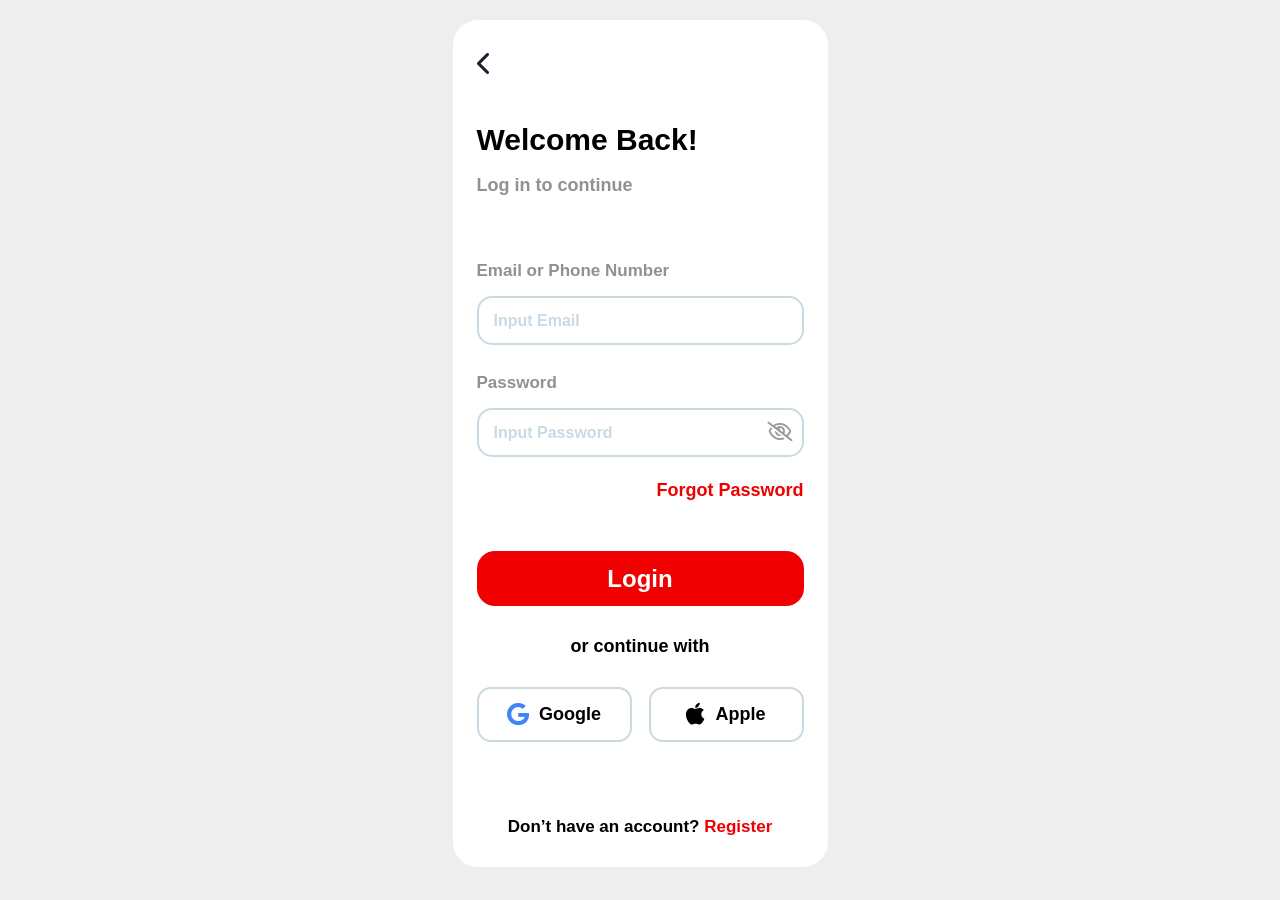
==== index.html @ c3cec6fd "second mess" ====
<!DOCTYPE html>
<html lang="en">

<head>
    <meta charset="UTF-8">

    <meta name="viewport" content="width=device-width, initial-scale=1.0">

    <title>Login - BuyClose</title>

    <link rel="stylesheet" href="style.css">

    <!-- Font Awesome for icons -->
    <link
        rel="stylesheet"
        href="https://cdnjs.cloudflare.com/ajax/libs/font-awesome/6.5.2/css/all.min.css"
    >
</head>

<body>

    <main class="phone">

        <!-- Back button -->
        <button class="back-button">
            <i class="fa-solid fa-chevron-left"></i>
        </button>


        <!-- Heading -->
        <section class="welcome">

            <h1>Welcome Back!</h1>

            <p>Log in to continue</p>

        </section>


        <!-- Login form -->
        <form class="login-form">

            <!-- Email -->
            <label for="email">
                Email or Phone Number
            </label>

            <div class="input-box">

                <input
                    type="text"
                    id="email"
                    placeholder="Input Email"
                >

            </div>


            <!-- Password -->
            <label for="password">
                Password
            </label>

            <div class="input-box">

                <input
                    type="password"
                    id="password"
                    placeholder="Input Password"
                >

                <button
                    type="button"
                    class="eye-button"
                >
                    <i class="fa-regular fa-eye-slash"></i>
                </button>

            </div>


            <!-- Forgot password -->
            <div class="forgot-container">

                <a href="#">
                    Forgot Password
                </a>

            </div>


            <!-- Login button -->
            <button type="submit" class="login-button">
                Login
            </button>

        </form>


        <!-- Social login -->
        <section class="social-login">

            <h2>or continue with</h2>


            <div class="social-buttons">

                <!-- Google -->
                <button class="social-button">

                    <i class="fa-brands fa-google google-icon"></i>

                    <span>Google</span>

                </button>


                <!-- Apple -->
                <button class="social-button">

                    <i class="fa-brands fa-apple apple-icon"></i>

                    <span>Apple</span>

                </button>

            </div>

        </section>


        <!-- Register -->
       <!-- Register -->

<div class="register">

    <p>
        Don’t have an account?
        <a href="#">Register</a>
    </p>

</div>

    </main>

    <script src="script.js"></script>
</body>
</html>
---- style.css ----
* {
    box-sizing: border-box;
    margin: 0;
    padding: 0;
}

body {
    background-color: #eeeeee;
    font-family: Arial, Helvetica, sans-serif;
}

/* PHONE */
.phone {
    width: 375px;
    min-height: 812px;
    margin: 20px auto;
    background: white;
    border-radius: 25px;
    padding: 30px 24px;
}

/* BACK BUTTON */
.back-button {
    background: none;
    border: none;
    font-size: 24px;
    color: #18202d;
    cursor: pointer;
    margin-bottom: 45px;
}

/* WELCOME */
.welcome h1 {
    font-size: 30px;
    color: #000;
    margin-bottom: 18px;
}

.welcome p {
    font-size: 18px;
    font-weight: bold;
    color: #909096;
}

/* FORM */
.login-form {
    margin-top: 65px;
}

.login-form label {
    display: block;
    font-size: 17px;
    font-weight: bold;
    color: #909096;
    margin-bottom: 15px;
}

/* INPUT */
.input-box {
    width: 100%;
    height: 49px;
    border: 2px solid #cbd9e2;
    border-radius: 15px;
    display: flex;
    align-items: center;
    margin-bottom: 28px;
}

.input-box input {
    width: 100%;
    height: 100%;
    border: none;
    outline: none;
    padding: 0 15px;
    font-size: 16px;
    font-weight: bold;
    color: #333;
    border-radius: 15px;
}

.input-box input::placeholder {
    color: #cbd9e2;
}

/* EYE */
.eye-button {
    border: none;
    background: none;
    font-size: 20px;
    color: #99999f;
    padding: 10px;
    cursor: pointer;
}

/* FORGOT PASSWORD */
.forgot-container {
    text-align: right;
    margin-top: -5px;
    margin-bottom: 50px;
}

.forgot-container a {
    color: #ed0000;
    font-size: 18px;
    font-weight: bold;
    text-decoration: none;
}

/* LOGIN */
.login-button {
    width: 100%;
    height: 55px;
    background-color: #f00000;
    color: white;
    border: none;
    border-radius: 18px;
    font-size: 24px;
    font-weight: bold;
    cursor: pointer;
}

/* SOCIAL */
.social-login {
    margin-top: 30px;
}

.social-login h2 {
    text-align: center;
    font-size: 18px;
    margin-bottom: 30px;
}

/* GOOGLE + APPLE */
.social-buttons {
    display: flex;
    gap: 17px;
}

.social-button {
    flex: 1;
    height: 55px;
    background-color: white;
    border: 2px solid #cbd9e2;
    border-radius: 14px;

    display: flex;
    align-items: center;
    justify-content: center;
    gap: 10px;

    font-size: 18px;
    font-weight: bold;
    cursor: pointer;
}

.google-icon {
    color: #4285f4;
    font-size: 23px;
}

.apple-icon {
    color: #000;
    font-size: 25px;
}

/* REGISTER */
.register {
    text-align: center;
    margin-top: 75px;
    font-size: 17px;
    font-weight: bold;
}

.register a {
    color: #ed0000;
    text-decoration: none;
}
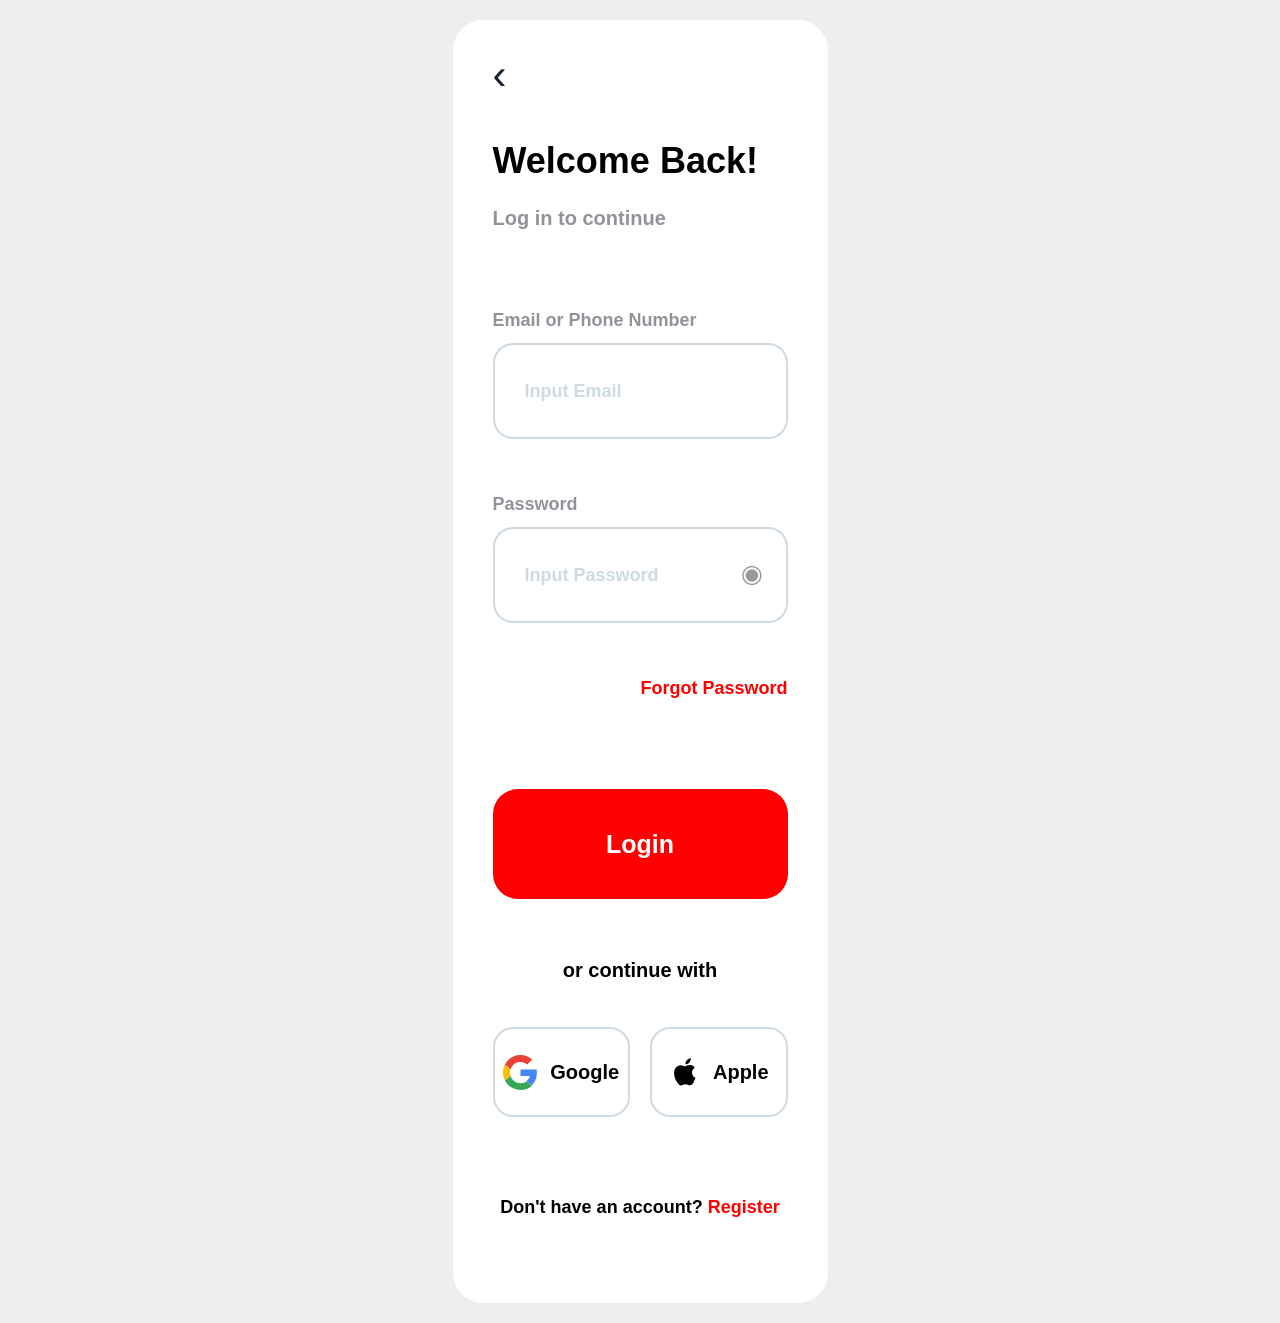
==== commit f1c361ed: "third mess" ====
--- a/index.html
+++ b/index.html
@@ -3,18 +3,11 @@
 
 <head>
     <meta charset="UTF-8">
-
     <meta name="viewport" content="width=device-width, initial-scale=1.0">
 
-    <title>Login - BuyClose</title>
+    <title>Welcome Back</title>
 
     <link rel="stylesheet" href="style.css">
-
-    <!-- Font Awesome for icons -->
-    <link
-        rel="stylesheet"
-        href="https://cdnjs.cloudflare.com/ajax/libs/font-awesome/6.5.2/css/all.min.css"
-    >
 </head>
 
 <body>
@@ -22,107 +15,99 @@
     <main class="phone">
 
         <!-- Back button -->
-        <button class="back-button">
-            <i class="fa-solid fa-chevron-left"></i>
+        <div class="back">‹</div>
+
+        <!-- Heading -->
+        <h1>Welcome Back!</h1>
+
+        <p class="subtitle">Log in to continue</p>
+
+
+        <!-- Email -->
+        <label>Email or Phone Number</label>
+
+        <input
+            type="text"
+            class="input"
+            placeholder="Input Email"
+        >
+
+
+        <!-- Password -->
+        <label>Password</label>
+
+        <div class="password-box">
+
+            <input
+                type="password"
+                class="input"
+                placeholder="Input Password"
+            >
+
+            <span class="eye">◉</span>
+
+        </div>
+
+
+        <!-- Forgot password -->
+        <div class="forgot">
+            Forgot Password
+        </div>
+
+
+        <!-- Login button -->
+        <button class="login-button">
+            Login
         </button>
 
 
-        <!-- Heading -->
-        <section class="welcome">
-
-            <h1>Welcome Back!</h1>
-
-            <p>Log in to continue</p>
-
-        </section>
-
-
-        <!-- Login form -->
-        <form class="login-form">
-
-            <!-- Email -->
-            <label for="email">
-                Email or Phone Number
-            </label>
-
-            <div class="input-box">
-
-                <input
-                    type="text"
-                    id="email"
-                    placeholder="Input Email"
-                >
-
-            </div>
-
-
-            <!-- Password -->
-            <label for="password">
-                Password
-            </label>
-
-            <div class="input-box">
-
-                <input
-                    type="password"
-                    id="password"
-                    placeholder="Input Password"
-                >
-
-                <button
-                    type="button"
-                    class="eye-button"
-                >
-                    <i class="fa-regular fa-eye-slash"></i>
-                </button>
-
-            </div>
-
-
-            <!-- Forgot password -->
-            <div class="forgot-container">
-
-                <a href="#">
-                    Forgot Password
-                </a>
-
-            </div>
-
-
-            <!-- Login button -->
-            <button type="submit" class="login-button">
-                Login
-            </button>
-
-        </form>
-
-
         <!-- Social login -->
-        <section class="social-login">
+        <section class="social">
 
             <h2>or continue with</h2>
-
 
             <div class="social-buttons">
 
                 <!-- Google -->
                 <button class="social-button">
 
-                    <i class="fa-brands fa-google google-icon"></i>
+    <svg class="google-logo"
+         viewBox="0 0 48 48"
+         xmlns="http://www.w3.org/2000/svg">
 
-                    <span>Google</span>
+        <path fill="#EA4335"
+              d="M24 9.5c3.54 0 6.71 1.22 9.21 3.6l6.85-6.85C35.9 2.38 30.47 0 24 0 14.61 0 6.51 5.38 2.56 13.22l7.98 6.19C12.43 13.05 17.74 9.5 24 9.5z"/>
 
-                </button>
+        <path fill="#4285F4"
+              d="M46.5 24.5c0-1.62-.15-3.18-.43-4.68H24v9.02h12.65c-.54 2.9-2.17 5.35-4.63 6.99l7.48 5.8C43.86 37.56 46.5 31.56 46.5 24.5z"/>
 
+        <path fill="#FBBC05"
+              d="M10.54 28.59A14.38 14.38 0 0 1 9.5 24c0-1.59.28-3.14.78-4.59l-7.98-6.19A23.96 23.96 0 0 0 0 24c0 3.87.93 7.53 2.56 10.78l7.98-6.19z"/>
+
+        <path fill="#34A853"
+              d="M24 48c6.48 0 11.91-2.14 15.87-5.83l-7.48-5.8c-2.08 1.4-4.73 2.23-8.39 2.23-6.26 0-11.57-3.55-13.46-9.91l-7.98 6.19C6.51 42.62 14.61 48 24 48z"/>
+
+    </svg>
+
+    <span>Google</span>
+
+</button>
 
                 <!-- Apple -->
                 <button class="social-button">
 
-                    <i class="fa-brands fa-apple apple-icon"></i>
+    <svg class="apple-logo"
+         viewBox="0 0 24 24"
+         xmlns="http://www.w3.org/2000/svg">
 
-                    <span>Apple</span>
+        <path d="M18.71 19.5c-.83 1.24-1.71 2.47-3.09 2.5-1.34.03-1.77-.79-3.29-.79-1.53 0-2 .77-3.27.82-1.31.05-2.3-1.34-3.14-2.58-1.71-2.47-3.02-7-1.26-10.05.87-1.52 2.43-2.48 4.12-2.51 1.28-.02 2.5.87 3.27.87.77 0 2.22-1.08 3.75-.92.64.03 2.44.26 3.59 1.95-.09.06-2.14 1.24-2.12 3.68.03 2.93 2.57 3.9 2.6 3.91-.02.07-.4 1.36-1.31 2.7zM15.33 4.85c.7-.83 1.17-1.99 1.04-3.15-1.01.04-2.23.67-2.95 1.5-.64.73-1.2 1.9-1.05 3.03 1.12.09 2.26-.57 2.96-1.38z"
+              fill="#000"/>
 
-                </button>
+    </svg>
+
+    <span>Apple</span>
+
+</button>
 
             </div>
 
@@ -130,19 +115,13 @@
 
 
         <!-- Register -->
-       <!-- Register -->
-
-<div class="register">
-
-    <p>
-        Don’t have an account?
-        <a href="#">Register</a>
-    </p>
-
-</div>
+        <p class="register">
+            Don't have an account?
+            <span>Register</span>
+        </p>
 
     </main>
 
-    <script src="script.js"></script>
 </body>
+
 </html>
--- a/style.css
+++ b/style.css
@@ -1,177 +1,296 @@
 * {
-    box-sizing: border-box;
     margin: 0;
     padding: 0;
+    box-sizing: border-box;
 }
 
 body {
-    background-color: #eeeeee;
-    font-family: Arial, Helvetica, sans-serif;
-}
-
-/* PHONE */
+    background: #eeeeee;
+    font-family: Arial, sans-serif;
+
+    display: flex;
+    justify-content: center;
+}
+
+/* =========================
+   PHONE
+========================= */
+
 .phone {
     width: 375px;
     min-height: 812px;
+
+    background: white;
+
+    padding: 45px 40px;
+
+    border-radius: 30px;
+
     margin: 20px auto;
+}
+
+
+/* =========================
+   BACK
+========================= */
+
+.back {
+    font-size: 42px;
+    color: #172033;
+
+    line-height: 20px;
+
+    margin-bottom: 55px;
+}
+
+
+/* =========================
+   HEADING
+========================= */
+
+h1 {
+    font-size: 36px;
+    margin-bottom: 25px;
+}
+
+.subtitle {
+    color: #92939a;
+
+    font-size: 20px;
+    font-weight: bold;
+
+    margin-bottom: 80px;
+}
+
+
+/* =========================
+   LABELS
+========================= */
+
+label {
+    display: block;
+
+    color: #92939a;
+
+    font-size: 18px;
+    font-weight: bold;
+
+    margin-bottom: 12px;
+}
+
+
+/* =========================
+   INPUT
+========================= */
+
+.input {
+    width: 100%;
+    height: 96px;
+
+    border: 2px solid #cedbe3;
+    border-radius: 20px;
+
+    padding: 0 30px;
+
+    font-size: 18px;
+
+    outline: none;
+
+    margin-bottom: 55px;
+}
+
+.input::placeholder {
+    color: #cedbe3;
+    font-weight: bold;
+}
+
+
+/* =========================
+   PASSWORD
+========================= */
+
+.password-box {
+    position: relative;
+}
+
+.password-box .input {
+    margin-bottom: 0;
+}
+
+.eye {
+    position: absolute;
+
+    right: 25px;
+    top: 32px;
+
+    font-size: 25px;
+
+    color: #999;
+}
+
+
+/* =========================
+   FORGOT PASSWORD
+========================= */
+
+.forgot {
+    text-align: right;
+
+    color: red;
+
+    font-size: 18px;
+    font-weight: bold;
+
+    margin-top: 55px;
+    margin-bottom: 90px;
+}
+
+
+/* =========================
+   LOGIN
+========================= */
+
+.login-button {
+    width: 100%;
+    height: 110px;
+
+    background: red;
+    color: white;
+
+    border: none;
+    border-radius: 25px;
+
+    font-size: 25px;
+    font-weight: bold;
+}
+
+
+/* =========================
+   SOCIAL LOGIN
+========================= */
+
+.social {
+    width: 100%;
+
+    margin-top: 60px;
+}
+
+.social h2 {
+    text-align: center;
+
+    font-size: 20px;
+
+    margin-bottom: 45px;
+}
+
+
+/* =========================
+   SOCIAL BUTTONS
+========================= */
+
+.social-buttons {
+    width: 100%;
+
+    display: flex;
+
+    justify-content: space-between;
+
+    gap: 20px;
+}
+
+.social-button {
+    width: calc(50% - 10px);
+    height: 90px;
+
     background: white;
-    border-radius: 25px;
-    padding: 30px 24px;
-}
-
-/* BACK BUTTON */
-.back-button {
-    background: none;
-    border: none;
-    font-size: 24px;
-    color: #18202d;
-    cursor: pointer;
-    margin-bottom: 45px;
-}
-
-/* WELCOME */
-.welcome h1 {
-    font-size: 30px;
-    color: #000;
-    margin-bottom: 18px;
-}
-
-.welcome p {
-    font-size: 18px;
-    font-weight: bold;
-    color: #909096;
-}
-
-/* FORM */
-.login-form {
-    margin-top: 65px;
-}
-
-.login-form label {
-    display: block;
-    font-size: 17px;
-    font-weight: bold;
-    color: #909096;
-    margin-bottom: 15px;
-}
-
-/* INPUT */
-.input-box {
-    width: 100%;
-    height: 49px;
-    border: 2px solid #cbd9e2;
-    border-radius: 15px;
-    display: flex;
-    align-items: center;
-    margin-bottom: 28px;
-}
-
-.input-box input {
-    width: 100%;
-    height: 100%;
-    border: none;
-    outline: none;
-    padding: 0 15px;
-    font-size: 16px;
-    font-weight: bold;
-    color: #333;
-    border-radius: 15px;
-}
-
-.input-box input::placeholder {
-    color: #cbd9e2;
-}
-
-/* EYE */
-.eye-button {
-    border: none;
-    background: none;
-    font-size: 20px;
-    color: #99999f;
-    padding: 10px;
-    cursor: pointer;
-}
-
-/* FORGOT PASSWORD */
-.forgot-container {
-    text-align: right;
-    margin-top: -5px;
-    margin-bottom: 50px;
-}
-
-.forgot-container a {
-    color: #ed0000;
-    font-size: 18px;
-    font-weight: bold;
-    text-decoration: none;
-}
-
-/* LOGIN */
-.login-button {
-    width: 100%;
-    height: 55px;
-    background-color: #f00000;
-    color: white;
-    border: none;
-    border-radius: 18px;
-    font-size: 24px;
-    font-weight: bold;
-    cursor: pointer;
-}
-
-/* SOCIAL */
-.social-login {
-    margin-top: 30px;
-}
-
-.social-login h2 {
-    text-align: center;
-    font-size: 18px;
-    margin-bottom: 30px;
-}
-
-/* GOOGLE + APPLE */
-.social-buttons {
-    display: flex;
-    gap: 17px;
-}
-
-.social-button {
-    flex: 1;
-    height: 55px;
-    background-color: white;
-    border: 2px solid #cbd9e2;
-    border-radius: 14px;
-
-    display: flex;
+
+    border: 2px solid #cedbe3;
+    border-radius: 20px;
+
+    display: flex;
+
     align-items: center;
     justify-content: center;
-    gap: 10px;
-
-    font-size: 18px;
-    font-weight: bold;
-    cursor: pointer;
-}
-
-.google-icon {
-    color: #4285f4;
-    font-size: 23px;
-}
-
-.apple-icon {
-    color: #000;
-    font-size: 25px;
-}
-
-/* REGISTER */
+
+    gap: 12px;
+
+    font-size: 20px;
+    font-weight: bold;
+
+    white-space: nowrap;
+}
+
+
+/* =========================
+   GOOGLE LOGO
+========================= */
+
+.google-logo {
+    width: 35px;
+    height: 35px;
+
+    flex-shrink: 0;
+}
+
+
+/* =========================
+   APPLE LOGO
+========================= */
+
+.apple-logo {
+    width: 32px;
+    height: 32px;
+
+    flex-shrink: 0;
+}
+
+
+/* =========================
+   REGISTER
+========================= */
 .register {
     text-align: center;
-    margin-top: 75px;
-    font-size: 17px;
-    font-weight: bold;
+    margin-top: 60px;
+    margin-bottom: 40px;
+}
+
+.register p {
+    font-size: 16px;
+    font-weight: 600;
 }
 
 .register a {
-    color: #ed0000;
+    color: red;
+    text-decoration: none;
+    font-weight: 700;
+}
+.register {
+    width: 100%;
+
+    text-align: center;
+
+    margin-top: 100px;
+
+    font-size: 18px;
+    font-weight: bold;
+
+    white-space: nowrap;
+}
+
+.register span {
+    color: red;
+}.register {
+    display: flex;
+    justify-content: center;
+    align-items: center;
+    gap: 5px;
+    margin-top: 80px;
+    font-size: 18px;
+    font-weight: bold;
+    white-space: nowrap;
+}
+
+.register a {
+    color: red;
     text-decoration: none;
 }
